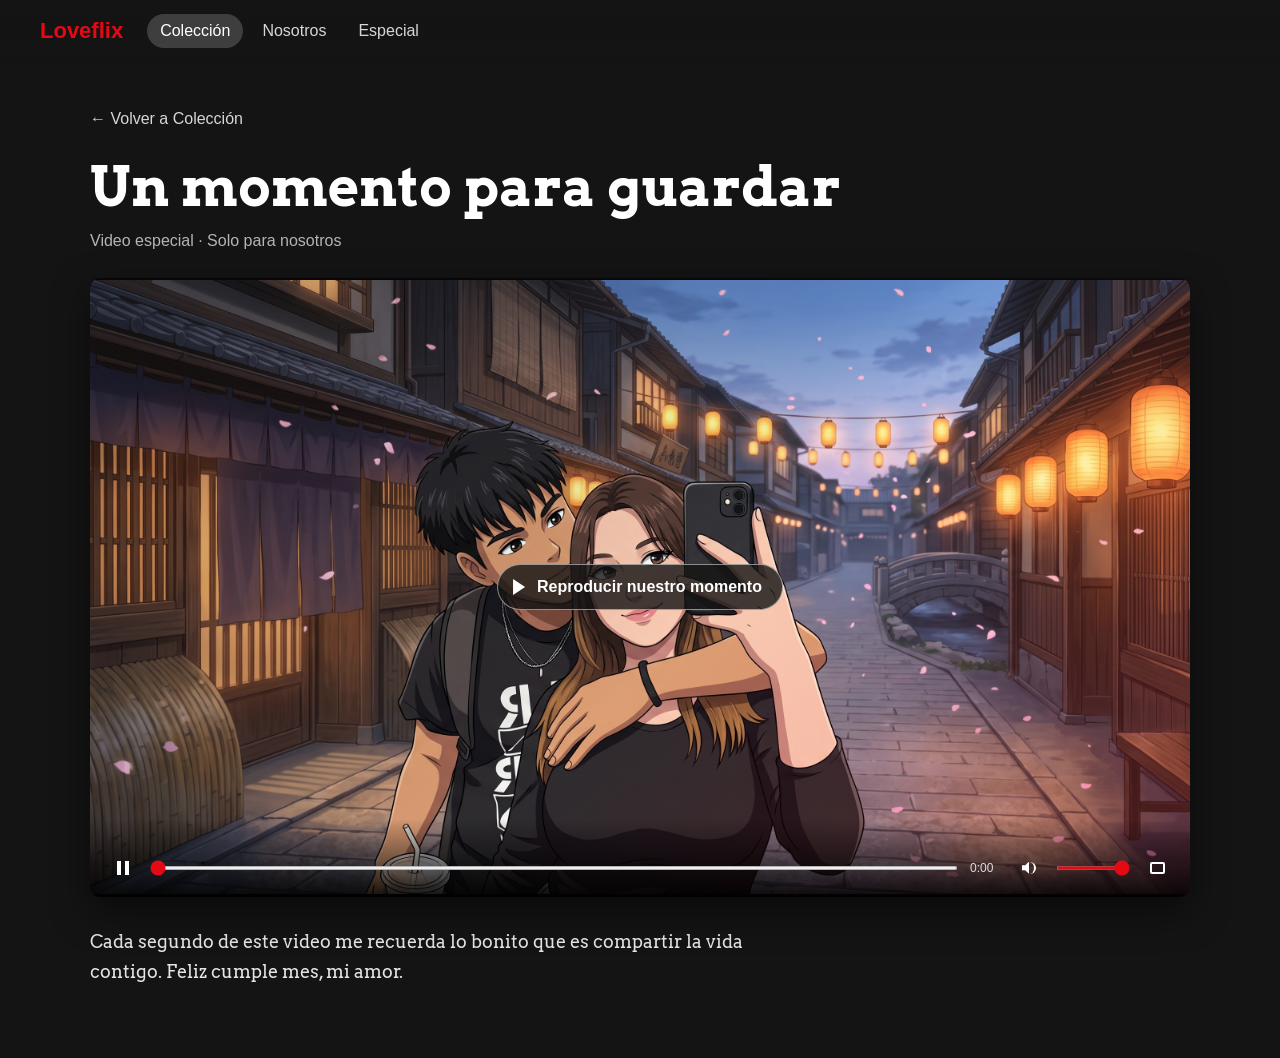
==== detalle.html @ 21c822af "to" ====
<!DOCTYPE html>
<html lang="es">
<head>
    <meta charset="UTF-8">
    <meta name="viewport" content="width=device-width, initial-scale=1.0">
    <link rel="preconnect" href="https://fonts.googleapis.com">
    <link rel="preconnect" href="https://fonts.gstatic.com" crossorigin>
    <link href="https://fonts.googleapis.com/css2?family=Arvo:ital,wght@0,400;0,700;1,400;1,700&display=swap" rel="stylesheet">
    <link rel="stylesheet" href="style.css">
    <title>Loveflix | Nuestra historia</title>
</head>
<body class="detalle-body">
    <header>
        <a class="logo" href="index.html">Loveflix</a>
        <nav class="menu">
            <ul>
                <li><a data-seccion="coleccion" href="index.html#coleccion">Colección</a></li>
                <li><a data-seccion="nosotros" href="index.html#nosotros">Nosotros</a></li>
                <li><a data-seccion="especial" href="index.html#especial">Especial</a></li>
            </ul>
        </nav>
    </header>

    <main class="detalle">
        <a class="volver" href="index.html#coleccion">&#8592; Volver a Colección</a>
        <h1 id="titulo">Nuestra historia</h1>
        <p class="detalle-meta" id="meta">Una historia de nosotros</p>
        <div id="contenido"></div>
        <p class="dedicatoria" id="dedicatoria"></p>
    </main>
    <script src="portadas.js"></script>
    <script src="detalle.js"></script>
</body>
</html>
---- style.css ----
@import url("css/base.css");
@import url("css/animations.css");
@import url("css/components.css");
@import url("css/layout.css");
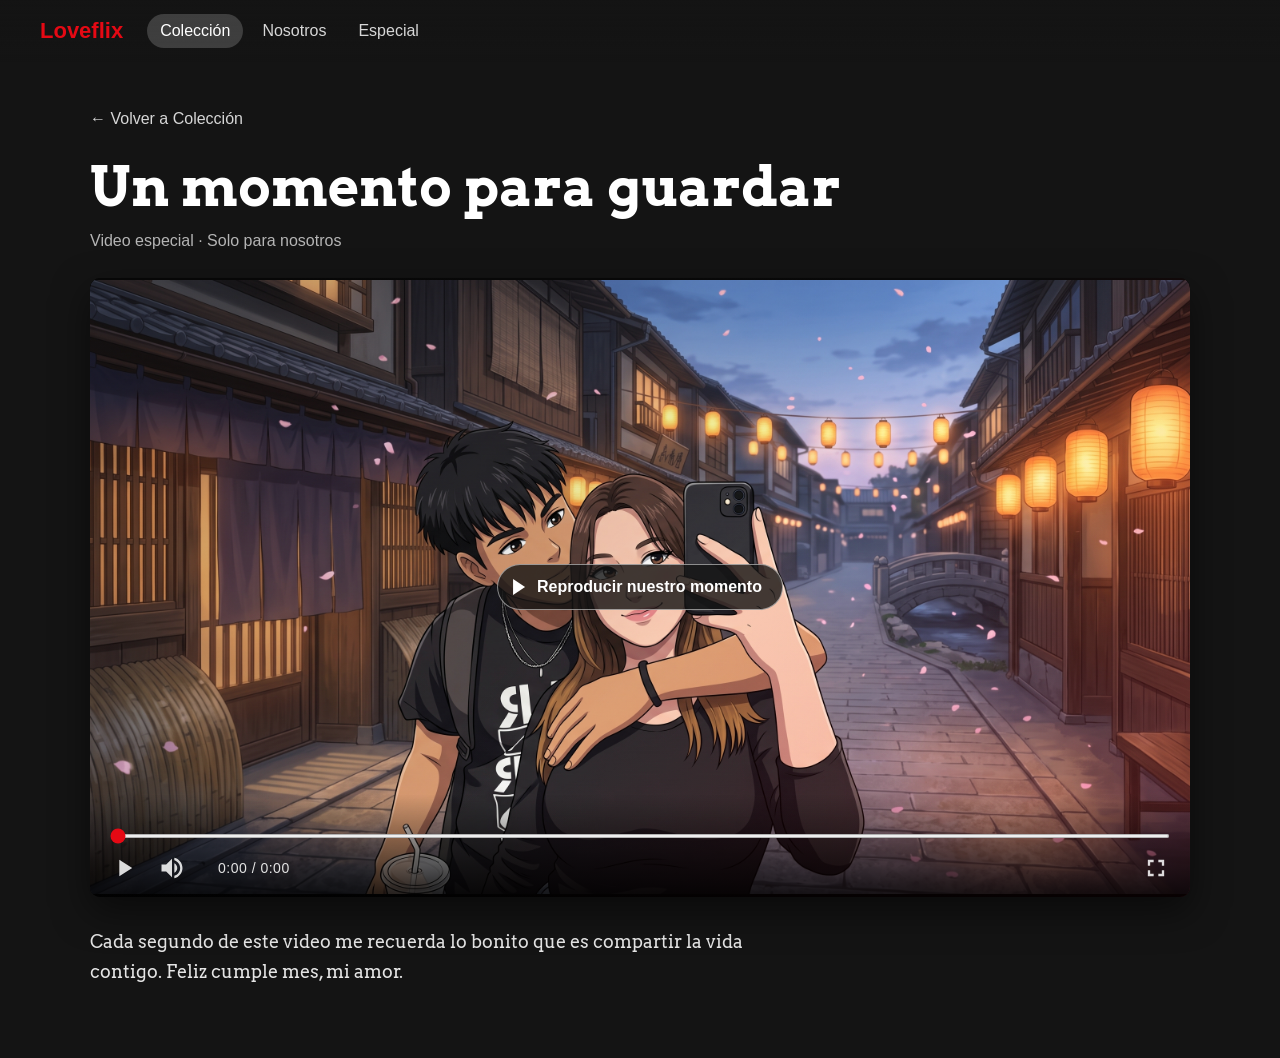
==== commit a306d927: "s" ====
--- a/detalle.html
+++ b/detalle.html
@@ -11,24 +11,24 @@
 </head>
 <body class="detalle-body">
     <header>
-        <a class="logo" href="index.html">Loveflix</a>
+        <a class="logo" href="galeria.html">Loveflix</a>
         <nav class="menu">
             <ul>
-                <li><a data-seccion="coleccion" href="index.html#coleccion">Colección</a></li>
-                <li><a data-seccion="nosotros" href="index.html#nosotros">Nosotros</a></li>
-                <li><a data-seccion="especial" href="index.html#especial">Especial</a></li>
+                <li><a data-seccion="coleccion" href="galeria.html#coleccion">Colección</a></li>
+                <li><a data-seccion="nosotros" href="galeria.html#nosotros">Nosotros</a></li>
+                <li><a data-seccion="especial" href="galeria.html#especial">Especial</a></li>
             </ul>
         </nav>
     </header>
 
     <main class="detalle">
-        <a class="volver" href="index.html#coleccion">&#8592; Volver a Colección</a>
+        <a class="volver" href="galeria.html#coleccion">&#8592; Volver a Colección</a>
         <h1 id="titulo">Nuestra historia</h1>
         <p class="detalle-meta" id="meta">Una historia de nosotros</p>
         <div id="contenido"></div>
         <p class="dedicatoria" id="dedicatoria"></p>
     </main>
-    <script src="portadas.js"></script>
+    <script src="js/data.js"></script>
     <script src="detalle.js"></script>
 </body>
 </html>
